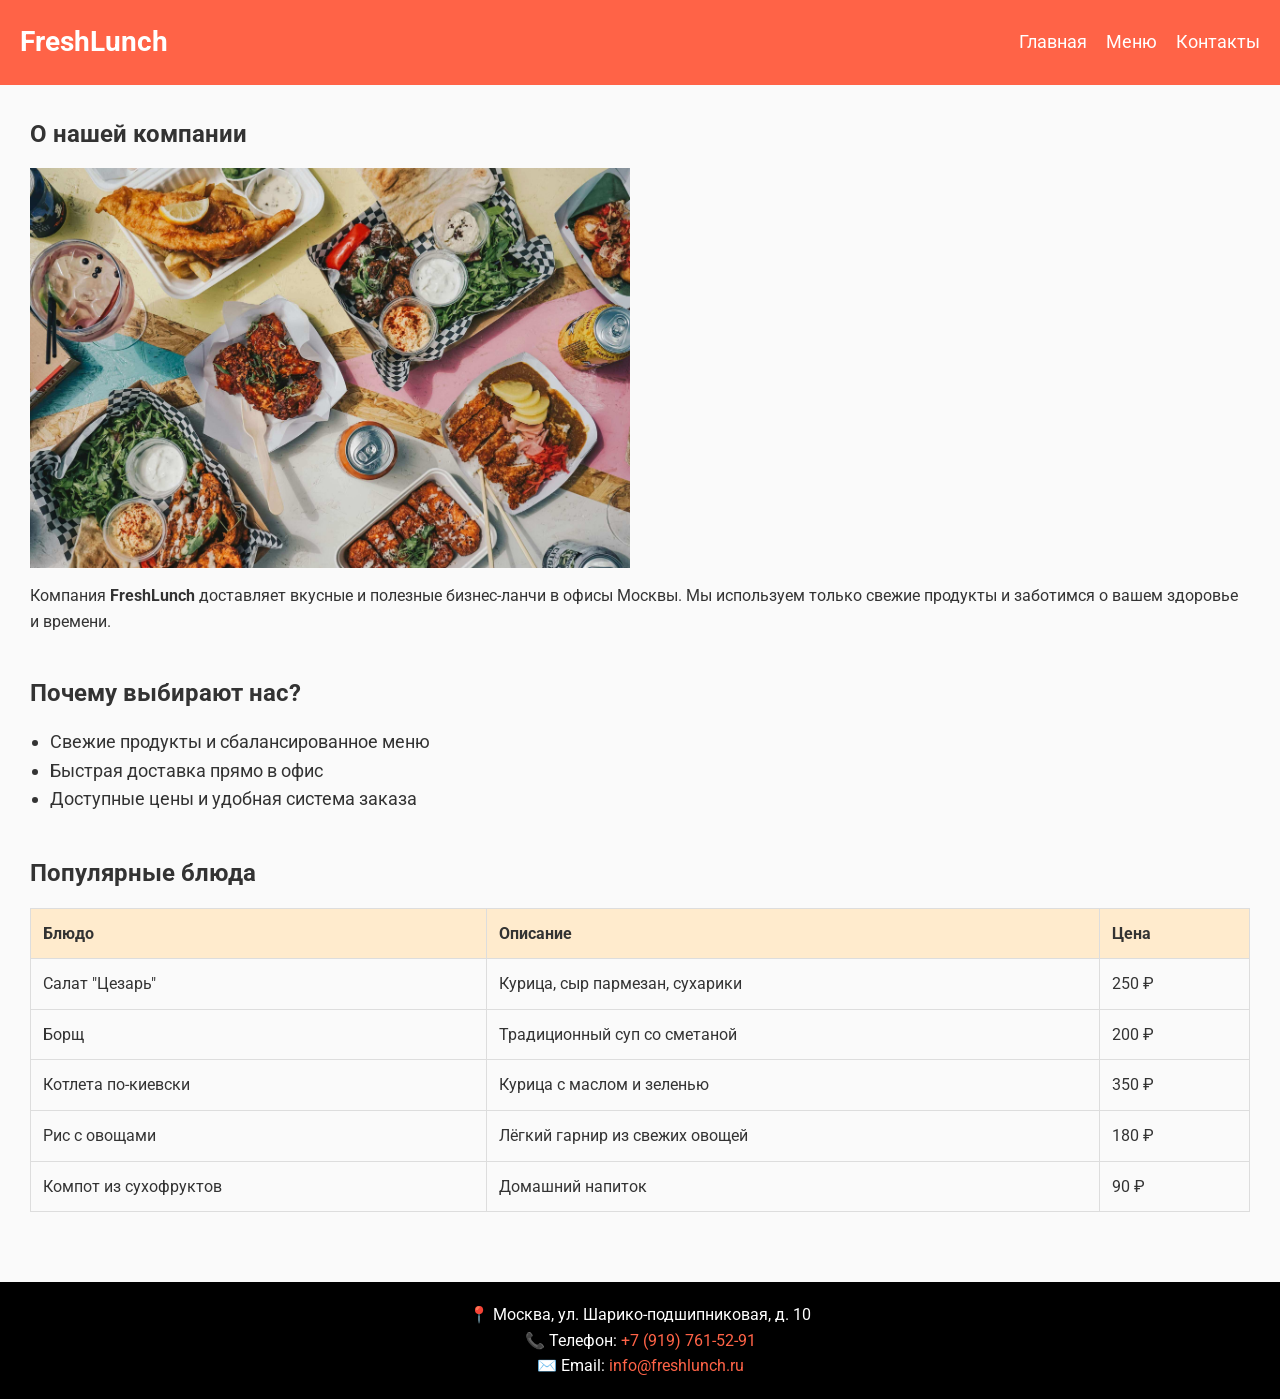
==== index.html @ 6e25c8fb "Initial commit" ====
<!DOCTYPE html>
<html lang="ru">
<head>
    <meta charset="UTF-8">
    <meta name="viewport" content="width=device-width, initial-scale=1.0">
    <title>Бизнес-ланчи в Москве</title>
    <link rel="stylesheet" href="style.css">
    <!-- Подключаем шрифт Google -->
    <link href="https://fonts.googleapis.com/css2?family=Roboto:wght@400;700&display=swap" rel="stylesheet">
</head>
<body>

    <header>
        <h1>FreshLunch</h1>
        <nav>
            <a href="#">Главная</a>
            <a href="#">Меню</a>
            <a href="#contacts">Контакты</a>
        </nav>
    </header>

    <main>
        <!-- О компании -->
        <section>
            <h2>О нашей компании</h2>
            <img src="images/lunch.jpg" alt="Бизнес-ланч">
            <p>Компания <strong>FreshLunch</strong> доставляет вкусные и полезные бизнес-ланчи в офисы Москвы. 
               Мы используем только свежие продукты и заботимся о вашем здоровье и времени.</p>
        </section>

        <!-- Преимущества -->
        <section>
            <h2>Почему выбирают нас?</h2>
            <ul>
                <li>Свежие продукты и сбалансированное меню</li>
                <li>Быстрая доставка прямо в офис</li>
                <li>Доступные цены и удобная система заказа</li>
            </ul>
        </section>

        <!-- Популярные блюда -->
        <section>
            <h2>Популярные блюда</h2>
            <table>
                <tr>
                    <th>Блюдо</th>
                    <th>Описание</th>
                    <th>Цена</th>
                </tr>
                <tr>
                    <td>Салат "Цезарь"</td>
                    <td>Курица, сыр пармезан, сухарики</td>
                    <td>250 ₽</td>
                </tr>
                <tr>
                    <td>Борщ</td>
                    <td>Традиционный суп со сметаной</td>
                    <td>200 ₽</td>
                </tr>
                <tr>
                    <td>Котлета по-киевски</td>
                    <td>Курица с маслом и зеленью</td>
                    <td>350 ₽</td>
                </tr>
                <tr>
                    <td>Рис с овощами</td>
                    <td>Лёгкий гарнир из свежих овощей</td>
                    <td>180 ₽</td>
                </tr>
                <tr>
                    <td>Компот из сухофруктов</td>
                    <td>Домашний напиток</td>
                    <td>90 ₽</td>
                </tr>
            </table>
        </section>
    </main>

    <footer id="contacts">
        <p>📍 Москва, ул. Шарико-подшипниковая, д. 10</p>
        <p>📞 Телефон: <a href="tel:+79197615291">+7 (919) 761-52-91</a></p>
        <p>✉️ Email: <a href="mailto:info@freshlunch.ru">info@freshlunch.ru</a></p>
    </footer>

</body>
</html>
---- style.css ----
/* Универсальные настройки */
* {
    margin: 0;
    padding: 0;
    box-sizing: border-box;
}

body {
    font-family: 'Roboto', sans-serif;
    line-height: 1.6;
    color: #333;
    background-color: #fafafa;
}

/* Шапка */
header {
    background-color: #ff6347;
    color: white;
    padding: 20px;
    display: flex;
    justify-content: space-between;
    align-items: center;
}

header h1 {
    font-size: 28px;
}

nav a {
    margin-left: 15px;
    text-decoration: none;
    color: white;
    font-size: 18px;
    transition: color 0.3s;
}

nav a:hover {
    color: #ffe082;
}

/* Основной контент */
main {
    padding: 30px;
}

section {
    margin-bottom: 40px;
}

section h2 {
    font-size: 24px;
    margin-bottom: 15px;
}

section img {
    width: 100%;
    max-width: 600px;
    height: auto;
    display: block;
    margin-bottom: 15px;
}

/* Преимущества */
ul {
    list-style-type: disc;
    margin-left: 20px;
    font-size: 18px;
}

/* Таблица */
table {
    width: 100%;
    border-collapse: collapse;
    margin-top: 15px;
}

th, td {
    border: 1px solid #ddd;
    padding: 12px;
    text-align: left;
}

th {
    background-color: #ffebcd;
    font-weight: bold;
}

/* Футер */
footer {
    background-color: black;
    color: white;
    text-align: center;
    padding: 20px;
}

footer a {
    color: #ff6347;
    text-decoration: none;
}

footer a:hover {
    color: #ffe082;
}
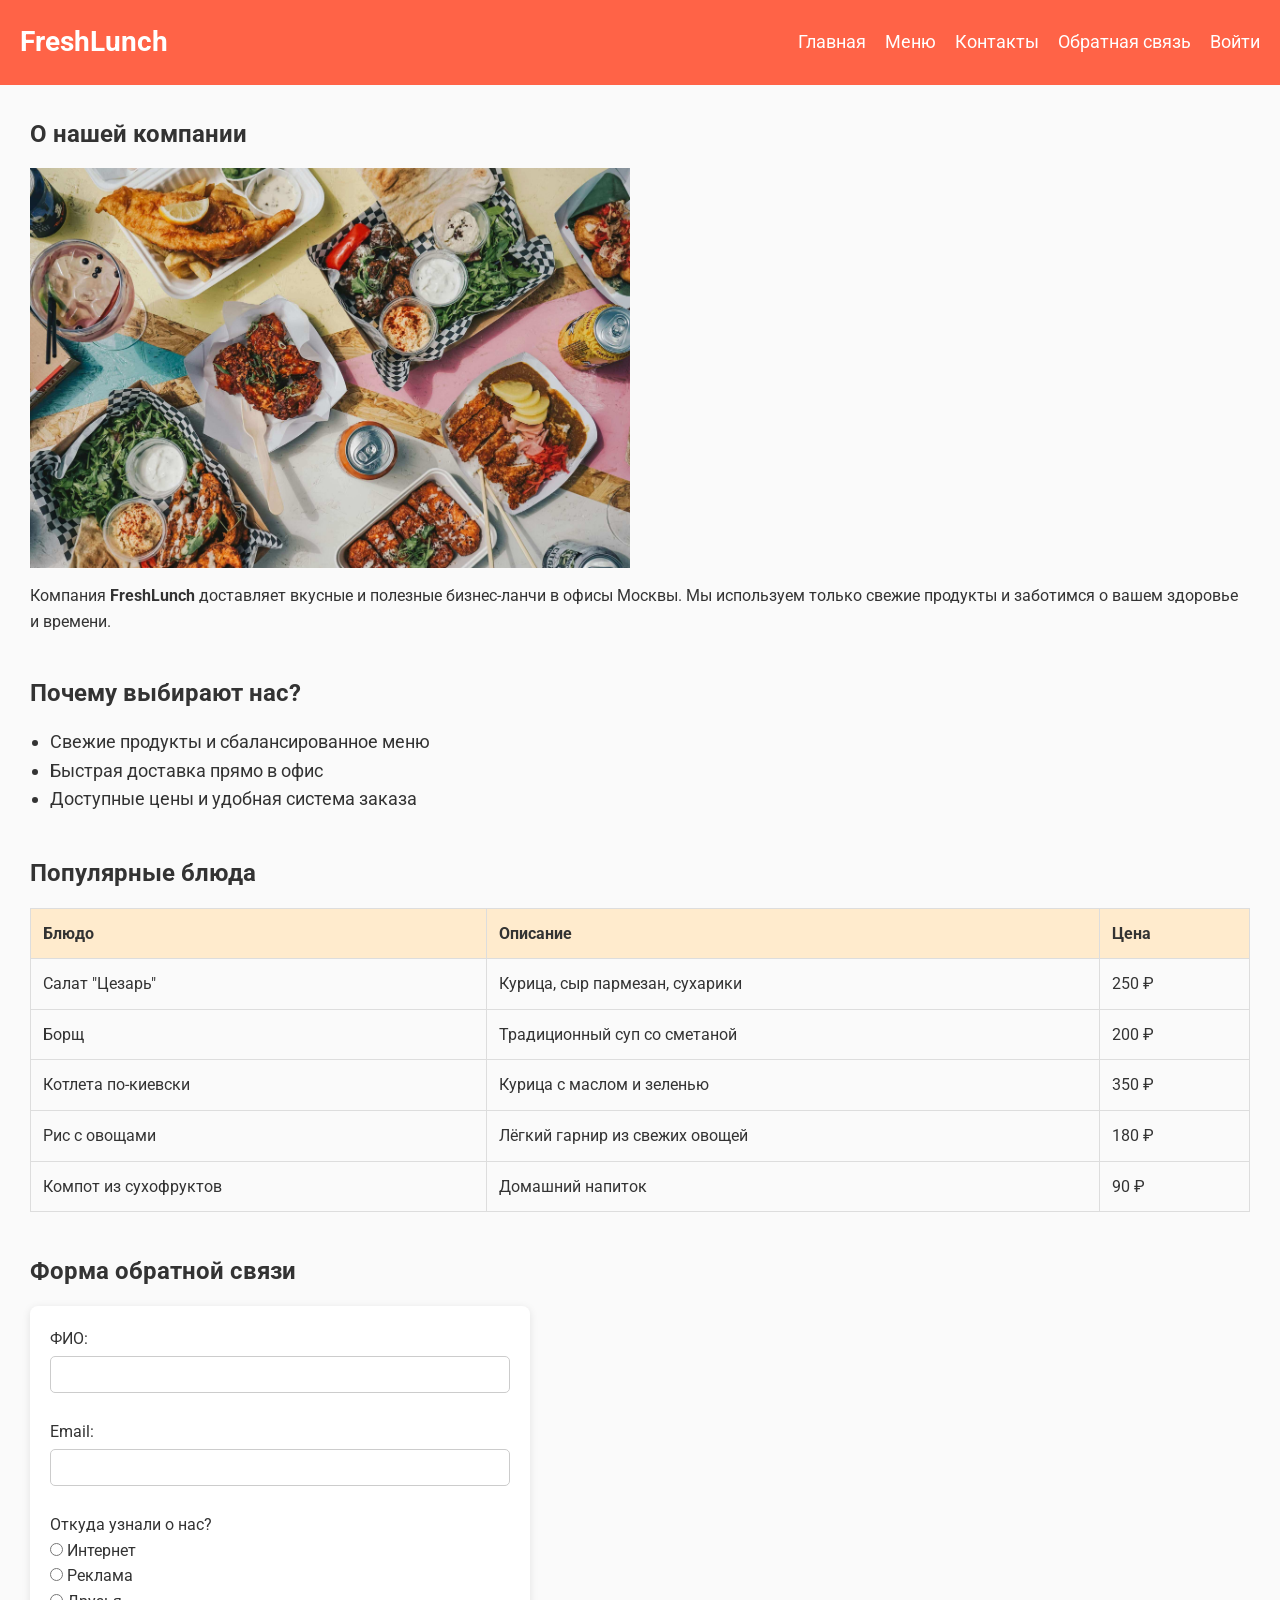
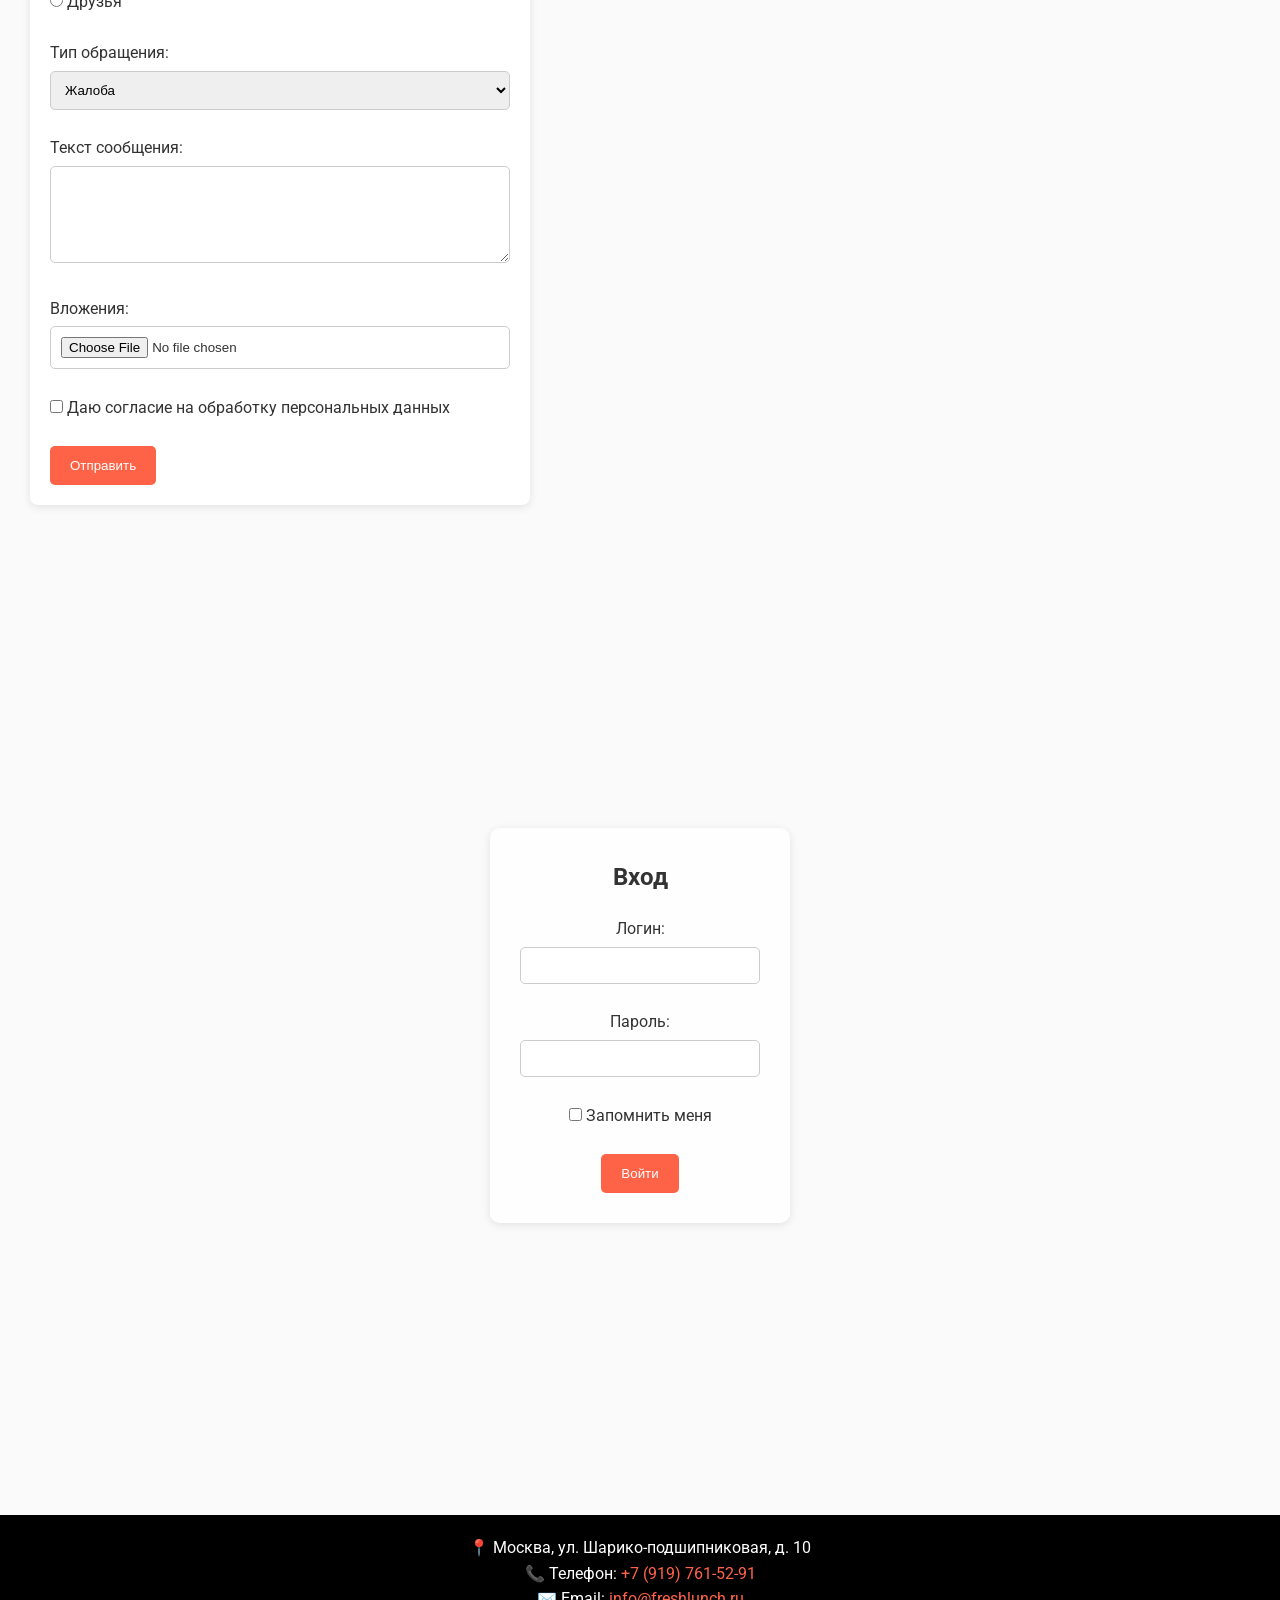
==== commit 1a012cc3: "lab_2 commit" ====
--- a/index.html
+++ b/index.html
@@ -5,7 +5,7 @@
     <meta name="viewport" content="width=device-width, initial-scale=1.0">
     <title>Бизнес-ланчи в Москве</title>
     <link rel="stylesheet" href="style.css">
-    <!-- Подключаем шрифт Google -->
+    <!-- подключение гугл шрифта -->
     <link href="https://fonts.googleapis.com/css2?family=Roboto:wght@400;700&display=swap" rel="stylesheet">
 </head>
 <body>
@@ -16,11 +16,13 @@
             <a href="#">Главная</a>
             <a href="#">Меню</a>
             <a href="#contacts">Контакты</a>
+            <a href="#feedback">Обратная связь</a>
+            <a href="#auth">Войти</a>
         </nav>
     </header>
 
     <main>
-        <!-- О компании -->
+        <!-- о компании -->
         <section>
             <h2>О нашей компании</h2>
             <img src="images/lunch.jpg" alt="Бизнес-ланч">
@@ -28,7 +30,7 @@
                Мы используем только свежие продукты и заботимся о вашем здоровье и времени.</p>
         </section>
 
-        <!-- Преимущества -->
+        <!-- преимущества -->
         <section>
             <h2>Почему выбирают нас?</h2>
             <ul>
@@ -38,7 +40,7 @@
             </ul>
         </section>
 
-        <!-- Популярные блюда -->
+        <!-- популярные блюда -->
         <section>
             <h2>Популярные блюда</h2>
             <table>
@@ -74,8 +76,69 @@
                 </tr>
             </table>
         </section>
+
+        <!-- форма обратной связи -->
+        <section id="feedback">
+            <h2>Форма обратной связи</h2>
+            <form action="https://httpbin.org/post" method="POST" enctype="multipart/form-data">
+                <label>ФИО:<br>
+                    <input type="text" name="fio" required>
+                </label><br><br>
+
+                <label>Email:<br>
+                    <input type="email" name="email" required>
+                </label><br><br>
+
+                <p>Откуда узнали о нас?</p>
+                <label><input type="radio" name="source" value="Интернет" required> Интернет</label><br>
+                <label><input type="radio" name="source" value="Реклама"> Реклама</label><br>
+                <label><input type="radio" name="source" value="Друзья"> Друзья</label><br><br>
+
+                <label>Тип обращения:<br>
+                    <select name="type">
+                        <option value="жалоба">Жалоба</option>
+                        <option value="предложение">Предложение</option>
+                    </select>
+                </label><br><br>
+
+                <label>Текст сообщения:<br>
+                    <textarea name="message" rows="5" required></textarea>
+                </label><br><br>
+
+                <label>Вложения:<br>
+                    <input type="file" name="file">
+                </label><br><br>
+
+                <label>
+                    <input type="checkbox" name="consent" required> Даю согласие на обработку персональных данных
+                </label><br><br>
+
+                <button type="submit">Отправить</button>
+            </form>
+        </section>
     </main>
 
+    <!-- форма аутентификации -->
+    <section id="auth" class="auth-section">
+        <form action="https://httpbin.org/post" method="POST" class="auth-form">
+            <h2>Вход</h2>
+            <label>Логин:<br>
+                <input type="text" name="login" required>
+            </label><br><br>
+
+            <label>Пароль:<br>
+                <input type="password" name="password" required>
+            </label><br><br>
+
+            <label>
+                <input type="checkbox" name="remember"> Запомнить меня
+            </label><br><br>
+
+            <button type="submit">Войти</button>
+        </form>
+    </section>
+
+    <!-- футер -->
     <footer id="contacts">
         <p>📍 Москва, ул. Шарико-подшипниковая, д. 10</p>
         <p>📞 Телефон: <a href="tel:+79197615291">+7 (919) 761-52-91</a></p>
--- a/style.css
+++ b/style.css
@@ -85,6 +85,62 @@
     font-weight: bold;
 }
 
+/* Форма обратной связи */
+form {
+    background: #fff;
+    padding: 20px;
+    border-radius: 8px;
+    box-shadow: 0 2px 8px rgba(0,0,0,0.1);
+    max-width: 500px;
+}
+
+form input[type="text"],
+form input[type="email"],
+form input[type="password"],
+form select,
+form textarea,
+form input[type="file"] {
+    width: 100%;
+    padding: 10px;
+    margin-top: 5px;
+    border-radius: 5px;
+    border: 1px solid #ccc;
+}
+
+form button {
+    background-color: #ff6347;
+    color: white;
+    border: none;
+    padding: 12px 20px;
+    border-radius: 5px;
+    cursor: pointer;
+}
+
+form button:hover {
+    background-color: #e5533c;
+}
+
+/* Форма аутентификации */
+.auth-section {
+    background: url("images/bg.jpg") no-repeat center center/cover;
+    height: 100vh;
+    display: flex;
+    justify-content: center;
+    align-items: center;
+}
+
+.auth-form {
+    background: rgba(255,255,255,0.9);
+    padding: 30px;
+    border-radius: 10px;
+    width: 300px;
+    text-align: center;
+}
+
+.auth-form h2 {
+    margin-bottom: 20px;
+}
+
 /* Футер */
 footer {
     background-color: black;
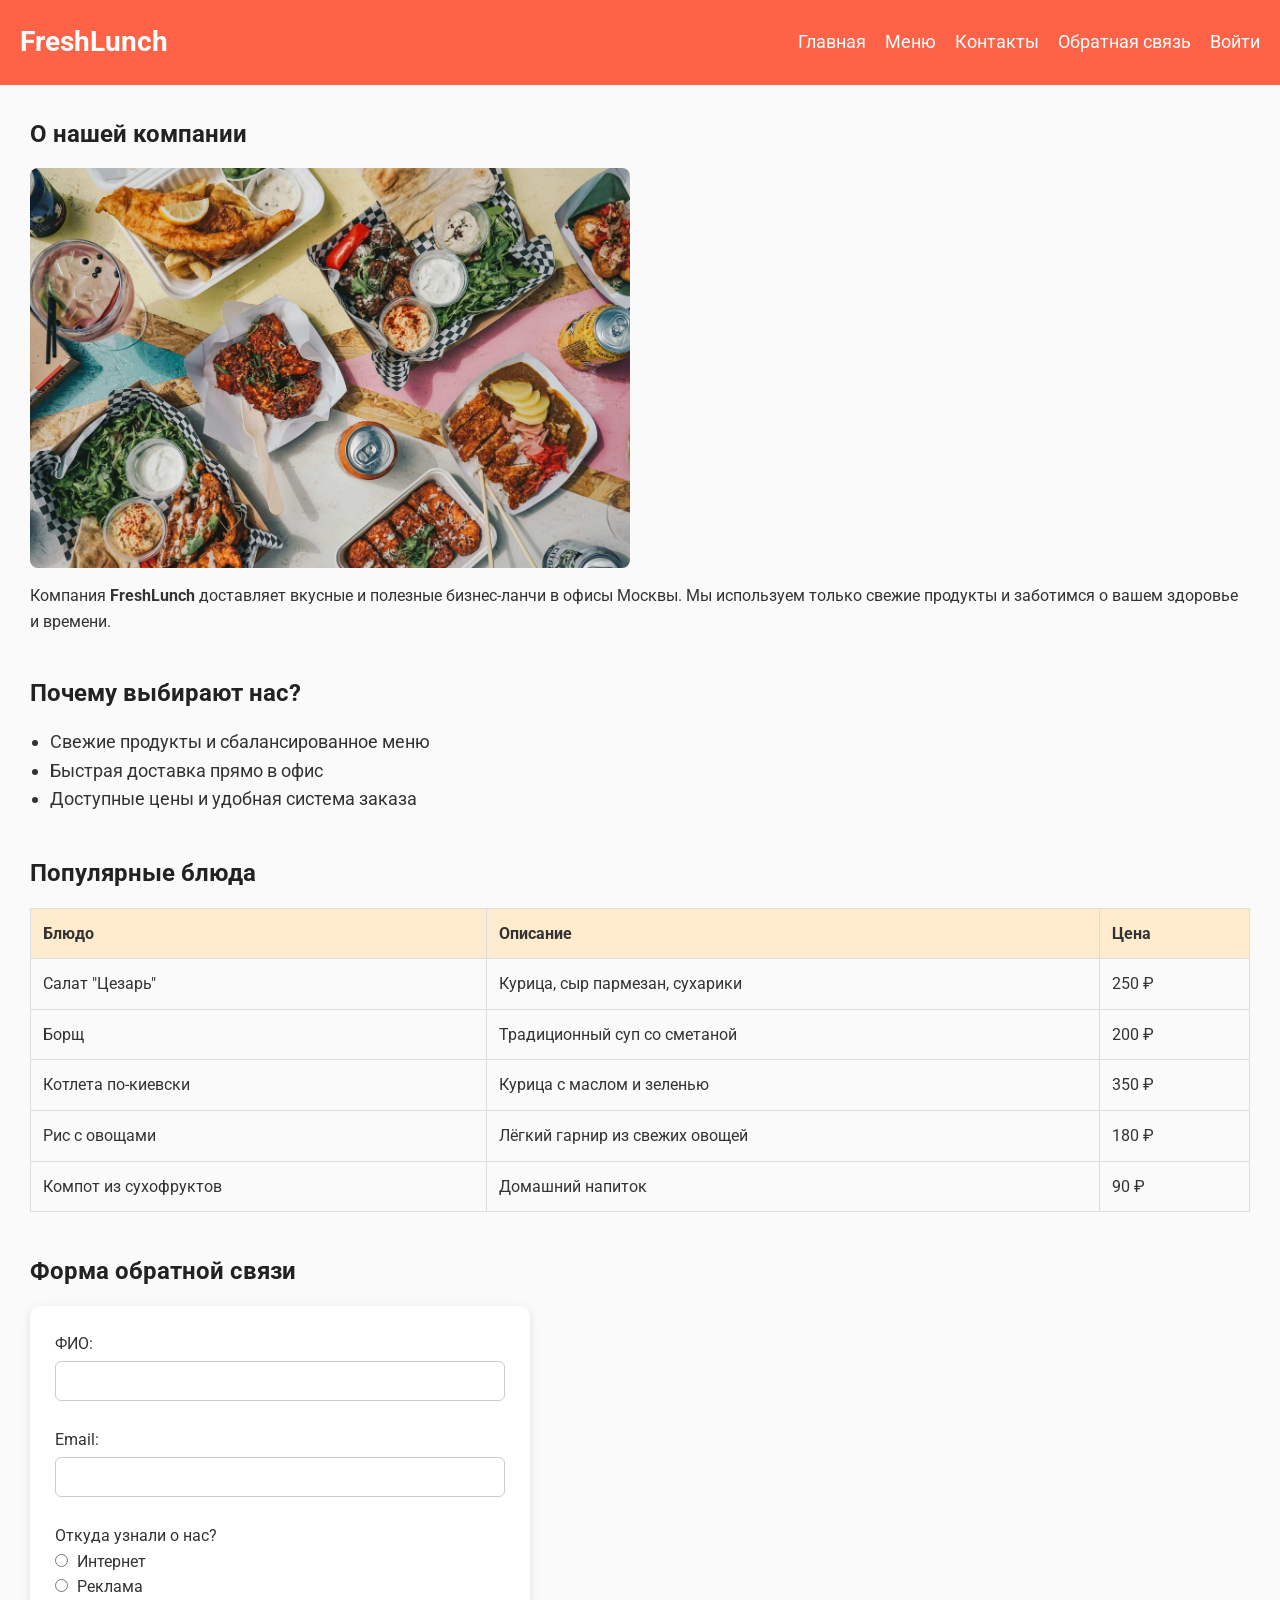
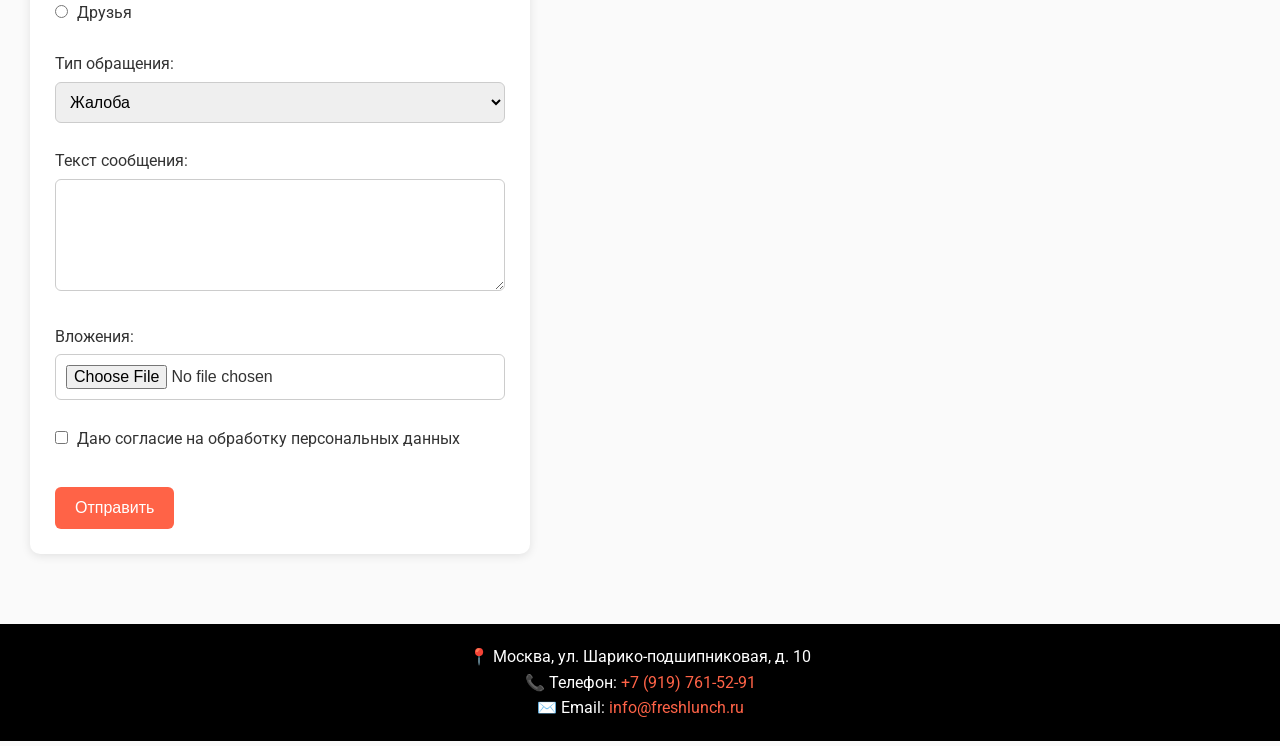
==== commit af706c2d: "Added auth with background" ====
--- a/index.html
+++ b/index.html
@@ -17,7 +17,7 @@
             <a href="#">Меню</a>
             <a href="#contacts">Контакты</a>
             <a href="#feedback">Обратная связь</a>
-            <a href="#auth">Войти</a>
+            <a href="auth.html">Войти</a>
         </nav>
     </header>
 
@@ -118,26 +118,6 @@
         </section>
     </main>
 
-    <!-- форма аутентификации -->
-    <section id="auth" class="auth-section">
-        <form action="https://httpbin.org/post" method="POST" class="auth-form">
-            <h2>Вход</h2>
-            <label>Логин:<br>
-                <input type="text" name="login" required>
-            </label><br><br>
-
-            <label>Пароль:<br>
-                <input type="password" name="password" required>
-            </label><br><br>
-
-            <label>
-                <input type="checkbox" name="remember"> Запомнить меня
-            </label><br><br>
-
-            <button type="submit">Войти</button>
-        </form>
-    </section>
-
     <!-- футер -->
     <footer id="contacts">
         <p>📍 Москва, ул. Шарико-подшипниковая, д. 10</p>
--- a/style.css
+++ b/style.css
@@ -1,4 +1,4 @@
-/* Универсальные настройки */
+/* ===== Универсальные настройки ===== */
 * {
     margin: 0;
     padding: 0;
@@ -12,9 +12,9 @@
     background-color: #fafafa;
 }
 
-/* Шапка */
+/* ===== Шапка ===== */
 header {
-    background-color: #ff6347;
+    background-color: #ff6347; /* яркий фирменный цвет */
     color: white;
     padding: 20px;
     display: flex;
@@ -24,6 +24,7 @@
 
 header h1 {
     font-size: 28px;
+    font-weight: 700;
 }
 
 nav a {
@@ -35,10 +36,10 @@
 }
 
 nav a:hover {
-    color: #ffe082;
+    color: #ffe082; /* мягкий оттенок при наведении */
 }
 
-/* Основной контент */
+/* ===== Основной контент ===== */
 main {
     padding: 30px;
 }
@@ -50,6 +51,7 @@
 section h2 {
     font-size: 24px;
     margin-bottom: 15px;
+    color: #222;
 }
 
 section img {
@@ -58,16 +60,17 @@
     height: auto;
     display: block;
     margin-bottom: 15px;
+    border-radius: 8px;
 }
 
-/* Преимущества */
+/* ===== Преимущества ===== */
 ul {
     list-style-type: disc;
     margin-left: 20px;
     font-size: 18px;
 }
 
-/* Таблица */
+/* ===== Таблица популярных блюд ===== */
 table {
     width: 100%;
     border-collapse: collapse;
@@ -85,63 +88,54 @@
     font-weight: bold;
 }
 
-/* Форма обратной связи */
-form {
+/* ===== Форма обратной связи ===== */
+#feedback form {
     background: #fff;
-    padding: 20px;
-    border-radius: 8px;
-    box-shadow: 0 2px 8px rgba(0,0,0,0.1);
+    padding: 25px;
+    border-radius: 10px;
+    box-shadow: 0 2px 10px rgba(0,0,0,0.1);
     max-width: 500px;
 }
 
-form input[type="text"],
-form input[type="email"],
-form input[type="password"],
-form select,
-form textarea,
-form input[type="file"] {
+#feedback input[type="text"],
+#feedback input[type="email"],
+#feedback select,
+#feedback textarea,
+#feedback input[type="file"] {
     width: 100%;
     padding: 10px;
     margin-top: 5px;
-    border-radius: 5px;
+    border-radius: 6px;
     border: 1px solid #ccc;
+    font-size: 16px;
 }
 
-form button {
+#feedback textarea {
+    resize: vertical;
+}
+
+#feedback input[type="radio"],
+#feedback input[type="checkbox"] {
+    margin-right: 5px;
+}
+
+#feedback button {
+    margin-top: 10px;
     background-color: #ff6347;
     color: white;
     border: none;
     padding: 12px 20px;
-    border-radius: 5px;
+    border-radius: 6px;
     cursor: pointer;
+    font-size: 16px;
+    transition: background-color 0.3s;
 }
 
-form button:hover {
+#feedback button:hover {
     background-color: #e5533c;
 }
 
-/* Форма аутентификации */
-.auth-section {
-    background: url("images/bg.jpg") no-repeat center center/cover;
-    height: 100vh;
-    display: flex;
-    justify-content: center;
-    align-items: center;
-}
-
-.auth-form {
-    background: rgba(255,255,255,0.9);
-    padding: 30px;
-    border-radius: 10px;
-    width: 300px;
-    text-align: center;
-}
-
-.auth-form h2 {
-    margin-bottom: 20px;
-}
-
-/* Футер */
+/* ===== Футер ===== */
 footer {
     background-color: black;
     color: white;
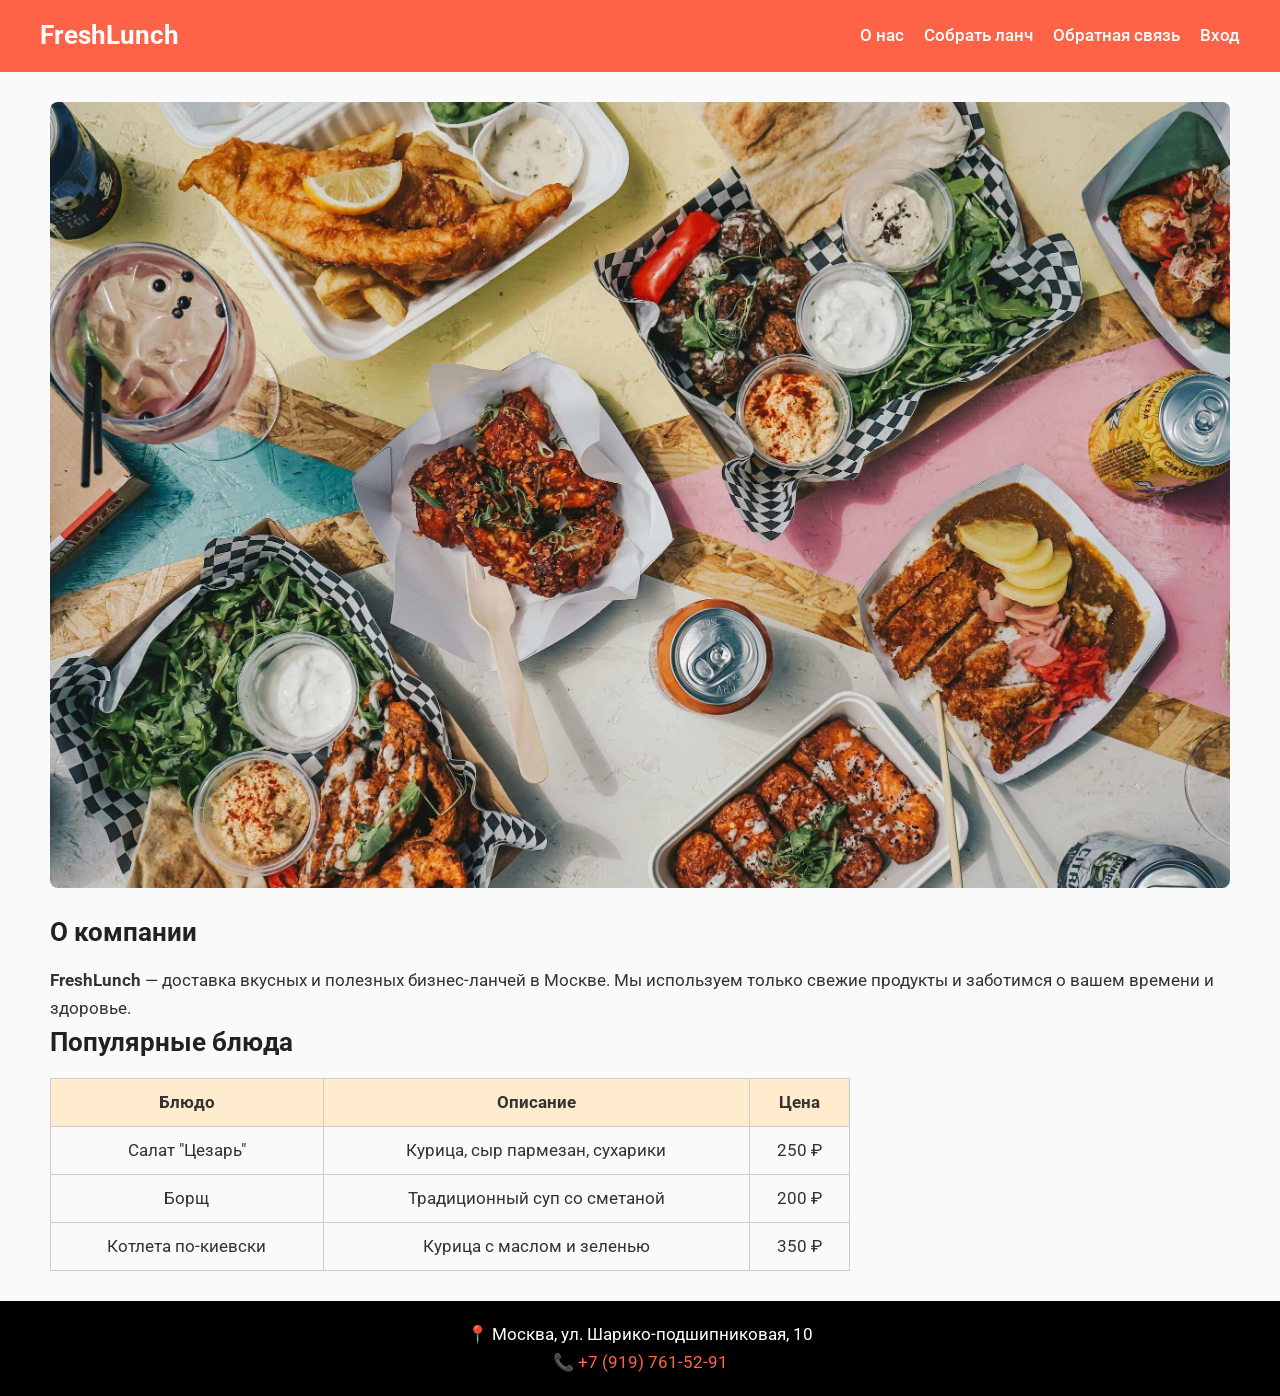
==== commit 93a86efb: "Initial commit" ====
--- a/index.html
+++ b/index.html
@@ -1,129 +1,50 @@
 <!DOCTYPE html>
 <html lang="ru">
 <head>
-    <meta charset="UTF-8">
-    <meta name="viewport" content="width=device-width, initial-scale=1.0">
-    <title>Бизнес-ланчи в Москве</title>
-    <link rel="stylesheet" href="style.css">
-    <!-- подключение гугл шрифта -->
-    <link href="https://fonts.googleapis.com/css2?family=Roboto:wght@400;700&display=swap" rel="stylesheet">
+  <meta charset="UTF-8">
+  <meta name="viewport" content="width=device-width, initial-scale=1.0">
+  <title>FreshLunch — О нас</title>
+  <link href="https://fonts.googleapis.com/css2?family=Roboto:wght@400;700&display=swap" rel="stylesheet">
+  <link rel="stylesheet" href="style.css">
+  <link rel="stylesheet" href="print.css" media="print">
 </head>
 <body>
 
-    <header>
-        <h1>FreshLunch</h1>
-        <nav>
-            <a href="#">Главная</a>
-            <a href="#">Меню</a>
-            <a href="#contacts">Контакты</a>
-            <a href="#feedback">Обратная связь</a>
-            <a href="auth.html">Войти</a>
-        </nav>
-    </header>
+<header>
+  <h1>FreshLunch</h1>
+  <nav>
+    <ul>
+      <li><a href="index.html" class="active">О нас</a></li>
+      <li><a href="order.html">Собрать ланч</a></li>
+      <li><a href="feedback.html">Обратная связь</a></li>
+      <li><a href="auth.html">Вход</a></li>
+    </ul>
+  </nav>
+</header>
 
-    <main>
-        <!-- о компании -->
-        <section>
-            <h2>О нашей компании</h2>
-            <img src="images/lunch.jpg" alt="Бизнес-ланч">
-            <p>Компания <strong>FreshLunch</strong> доставляет вкусные и полезные бизнес-ланчи в офисы Москвы. 
-               Мы используем только свежие продукты и заботимся о вашем здоровье и времени.</p>
-        </section>
+<main>
+  <section class="about">
+    <img src="images/lunch.jpg" alt="Бизнес-ланч">
+    <h2>О компании</h2>
+    <p><strong>FreshLunch</strong> — доставка вкусных и полезных бизнес-ланчей в Москве. 
+    Мы используем только свежие продукты и заботимся о вашем времени и здоровье.</p>
+  </section>
 
-        <!-- преимущества -->
-        <section>
-            <h2>Почему выбирают нас?</h2>
-            <ul>
-                <li>Свежие продукты и сбалансированное меню</li>
-                <li>Быстрая доставка прямо в офис</li>
-                <li>Доступные цены и удобная система заказа</li>
-            </ul>
-        </section>
+  <section>
+    <h2>Популярные блюда</h2>
+    <table>
+      <tr><th>Блюдо</th><th>Описание</th><th>Цена</th></tr>
+      <tr><td>Салат "Цезарь"</td><td>Курица, сыр пармезан, сухарики</td><td>250 ₽</td></tr>
+      <tr><td>Борщ</td><td>Традиционный суп со сметаной</td><td>200 ₽</td></tr>
+      <tr><td>Котлета по-киевски</td><td>Курица с маслом и зеленью</td><td>350 ₽</td></tr>
+    </table>
+  </section>
+</main>
 
-        <!-- популярные блюда -->
-        <section>
-            <h2>Популярные блюда</h2>
-            <table>
-                <tr>
-                    <th>Блюдо</th>
-                    <th>Описание</th>
-                    <th>Цена</th>
-                </tr>
-                <tr>
-                    <td>Салат "Цезарь"</td>
-                    <td>Курица, сыр пармезан, сухарики</td>
-                    <td>250 ₽</td>
-                </tr>
-                <tr>
-                    <td>Борщ</td>
-                    <td>Традиционный суп со сметаной</td>
-                    <td>200 ₽</td>
-                </tr>
-                <tr>
-                    <td>Котлета по-киевски</td>
-                    <td>Курица с маслом и зеленью</td>
-                    <td>350 ₽</td>
-                </tr>
-                <tr>
-                    <td>Рис с овощами</td>
-                    <td>Лёгкий гарнир из свежих овощей</td>
-                    <td>180 ₽</td>
-                </tr>
-                <tr>
-                    <td>Компот из сухофруктов</td>
-                    <td>Домашний напиток</td>
-                    <td>90 ₽</td>
-                </tr>
-            </table>
-        </section>
-
-        <!-- форма обратной связи -->
-        <section id="feedback">
-            <h2>Форма обратной связи</h2>
-            <form action="https://httpbin.org/post" method="POST" enctype="multipart/form-data">
-                <label>ФИО:<br>
-                    <input type="text" name="fio" required>
-                </label><br><br>
-
-                <label>Email:<br>
-                    <input type="email" name="email" required>
-                </label><br><br>
-
-                <p>Откуда узнали о нас?</p>
-                <label><input type="radio" name="source" value="Интернет" required> Интернет</label><br>
-                <label><input type="radio" name="source" value="Реклама"> Реклама</label><br>
-                <label><input type="radio" name="source" value="Друзья"> Друзья</label><br><br>
-
-                <label>Тип обращения:<br>
-                    <select name="type">
-                        <option value="жалоба">Жалоба</option>
-                        <option value="предложение">Предложение</option>
-                    </select>
-                </label><br><br>
-
-                <label>Текст сообщения:<br>
-                    <textarea name="message" rows="5" required></textarea>
-                </label><br><br>
-
-                <label>Вложения:<br>
-                    <input type="file" name="file">
-                </label><br><br>
-
-                <label>
-                    <input type="checkbox" name="consent" required> Даю согласие на обработку персональных данных
-                </label><br><br>
-
-                <button type="submit">Отправить</button>
-            </form>
-        </section>
-    </main>
-
-    <!-- футер -->
-    <footer id="contacts">
-        <p>📍 Москва, ул. Шарико-подшипниковая, д. 10</p>
-        <p>📞 Телефон: <a href="tel:+79197615291">+7 (919) 761-52-91</a></p>
-        <p>✉️ Email: <a href="mailto:info@freshlunch.ru">info@freshlunch.ru</a></p>
-    </footer>
+<footer>
+  <p>📍 Москва, ул. Шарико-подшипниковая, 10</p>
+  <p>📞 <a href="tel:+79197615291">+7 (919) 761-52-91</a></p>
+</footer>
 
 </body>
 </html>
--- a/style.css
+++ b/style.css
@@ -1,143 +1,190 @@
-/* ===== Универсальные настройки ===== */
+/* ===== Сброс ===== */
 * {
     margin: 0;
     padding: 0;
     box-sizing: border-box;
 }
 
+/* ===== Базовые настройки ===== */
 body {
-    font-family: 'Roboto', sans-serif;
+    font-family: "Roboto", sans-serif;
+    font-size: 17px;
     line-height: 1.6;
     color: #333;
     background-color: #fafafa;
 }
 
-/* ===== Шапка ===== */
+/* ===== Шапка и меню ===== */
 header {
-    background-color: #ff6347; /* яркий фирменный цвет */
-    color: white;
-    padding: 20px;
+    background: #ff6347;
+    color: white;
+    padding: 15px 40px;
     display: flex;
     justify-content: space-between;
     align-items: center;
 }
 
 header h1 {
-    font-size: 28px;
+    font-size: 26px;
     font-weight: 700;
 }
 
+nav ul {
+    display: flex;
+    list-style: none;
+}
+
+nav li {
+    margin-left: 20px;
+}
+
 nav a {
-    margin-left: 15px;
+    color: white;
     text-decoration: none;
-    color: white;
-    font-size: 18px;
+    font-weight: 500;
     transition: color 0.3s;
 }
 
 nav a:hover {
-    color: #ffe082; /* мягкий оттенок при наведении */
+    color: #ffe082;
 }
 
 /* ===== Основной контент ===== */
 main {
-    padding: 30px;
-}
-
-section {
-    margin-bottom: 40px;
-}
-
-section h2 {
-    font-size: 24px;
+    padding: 30px 50px;
+}
+
+h2 {
     margin-bottom: 15px;
     color: #222;
 }
 
-section img {
+img {
+    max-width: 100%;
+    border-radius: 8px;
+    margin-bottom: 15px;
+}
+
+/* ===== Таблицы ===== */
+table {
+    border-collapse: collapse;
     width: 100%;
-    max-width: 600px;
-    height: auto;
-    display: block;
-    margin-bottom: 15px;
-    border-radius: 8px;
-}
-
-/* ===== Преимущества ===== */
-ul {
-    list-style-type: disc;
-    margin-left: 20px;
-    font-size: 18px;
-}
-
-/* ===== Таблица популярных блюд ===== */
-table {
-    width: 100%;
-    border-collapse: collapse;
+    max-width: 800px;
     margin-top: 15px;
 }
 
 th, td {
-    border: 1px solid #ddd;
-    padding: 12px;
-    text-align: left;
+    border: 1px solid #ccc;
+    padding: 10px;
+    text-align: center;
 }
 
 th {
-    background-color: #ffebcd;
-    font-weight: bold;
-}
-
-/* ===== Форма обратной связи ===== */
-#feedback form {
-    background: #fff;
-    padding: 25px;
+    background: #ffebcd;
+}
+
+/* ===== Формы ===== */
+form {
+    background: white;
+    padding: 20px;
     border-radius: 10px;
     box-shadow: 0 2px 10px rgba(0,0,0,0.1);
     max-width: 500px;
 }
 
-#feedback input[type="text"],
-#feedback input[type="email"],
-#feedback select,
-#feedback textarea,
-#feedback input[type="file"] {
+label {
+    display: block;
+    margin-top: 10px;
+}
+
+input, select, textarea {
     width: 100%;
-    padding: 10px;
-    margin-top: 5px;
+    padding: 8px;
+    border: 1px solid #ccc;
     border-radius: 6px;
-    border: 1px solid #ccc;
+    margin-top: 4px;
     font-size: 16px;
 }
 
-#feedback textarea {
+textarea {
     resize: vertical;
 }
 
-#feedback input[type="radio"],
-#feedback input[type="checkbox"] {
-    margin-right: 5px;
-}
-
-#feedback button {
+button {
+    background: #ff6347;
+    color: white;
+    border: none;
+    border-radius: 6px;
+    padding: 10px 20px;
+    font-size: 16px;
+    cursor: pointer;
     margin-top: 10px;
-    background-color: #ff6347;
-    color: white;
-    border: none;
-    padding: 12px 20px;
+}
+
+button:hover {
+    background: #e5533c;
+}
+
+/* ===== Карточки блюд (страница заказа) ===== */
+.cards {
+    display: flex;
+    gap: 20px;
+    flex-wrap: wrap;
+    margin-bottom: 30px;
+}
+
+.card {
+    background: #fff;
+    border-radius: 12px;
+    box-shadow: 0 4px 10px rgba(0,0,0,0.1);
+    padding: 15px;
+    text-align: center;
+    width: 220px;
+}
+
+.card img {
+    width: 100%;
+    border-radius: 8px;
+}
+
+.add-btn {
+    display: block;
+    background: #ff6347;
+    color: white;
+    padding: 8px;
     border-radius: 6px;
+    text-align: center;
+    margin-top: 10px;
     cursor: pointer;
-    font-size: 16px;
-    transition: background-color 0.3s;
-}
-
-#feedback button:hover {
-    background-color: #e5533c;
+    transition: background 0.3s ease;
+}
+
+.add-btn:hover {
+    background: #e5533c;
+}
+
+/* ===== Страница входа ===== */
+.auth-section {
+    background: url("images/lunch.jpg") no-repeat center center/cover;
+    min-height: 100vh;
+    display: flex;
+    flex-direction: column;
+    justify-content: center;
+    align-items: center;
+    color: white;
+    text-align: center;
+}
+
+.auth-section form {
+    background: rgba(0,0,0,0.6);
+    padding: 30px;
+    border-radius: 12px;
+    width: 300px;
 }
 
 /* ===== Футер ===== */
 footer {
-    background-color: black;
+    background: black;
     color: white;
     text-align: center;
     padding: 20px;
@@ -151,3 +198,51 @@
 footer a:hover {
     color: #ffe082;
 }
+
+/* === Исправленные стили для радиокнопок === */
+.radio-group {
+  display: flex;
+  flex-direction: column;
+  gap: 8px;
+  align-items: flex-start;
+  text-align: left;
+}
+
+.radio-group label {
+  display: inline-flex;
+  align-items: center;
+  gap: 8px;
+  cursor: pointer;
+  font-size: 16px;
+  line-height: 1.3;
+  color: #222;
+}
+
+.radio-group input[type="radio"] {
+  margin: 0;
+  appearance: none;
+  width: 16px;
+  height: 16px;
+  border: 2px solid #999;
+  border-radius: 50%;
+  position: relative;
+  cursor: pointer;
+  flex-shrink: 0;
+}
+
+.radio-group input[type="radio"]::before {
+  content: "";
+  position: absolute;
+  width: 8px;
+  height: 8px;
+  top: 3px;
+  left: 3px;
+  background-color: tomato;
+  border-radius: 50%;
+  transform: scale(0);
+  transition: transform 0.15s ease;
+}
+
+.radio-group input[type="radio"]:checked::before {
+  transform: scale(1);
+}
--- a/print.css
+++ b/print.css
@@ -0,0 +1,22 @@
+/* print.css — стили для печати */
+header, nav, button {
+  display: none !important;
+}
+
+body {
+  font-size: 14px;
+  color: black;
+  background: white;
+}
+
+img {
+  max-width: 100%;
+  border-radius: 0;
+}
+
+footer {
+  border-top: 1px solid #000;
+  margin-top: 20px;
+  padding-top: 10px;
+  color: black;
+}
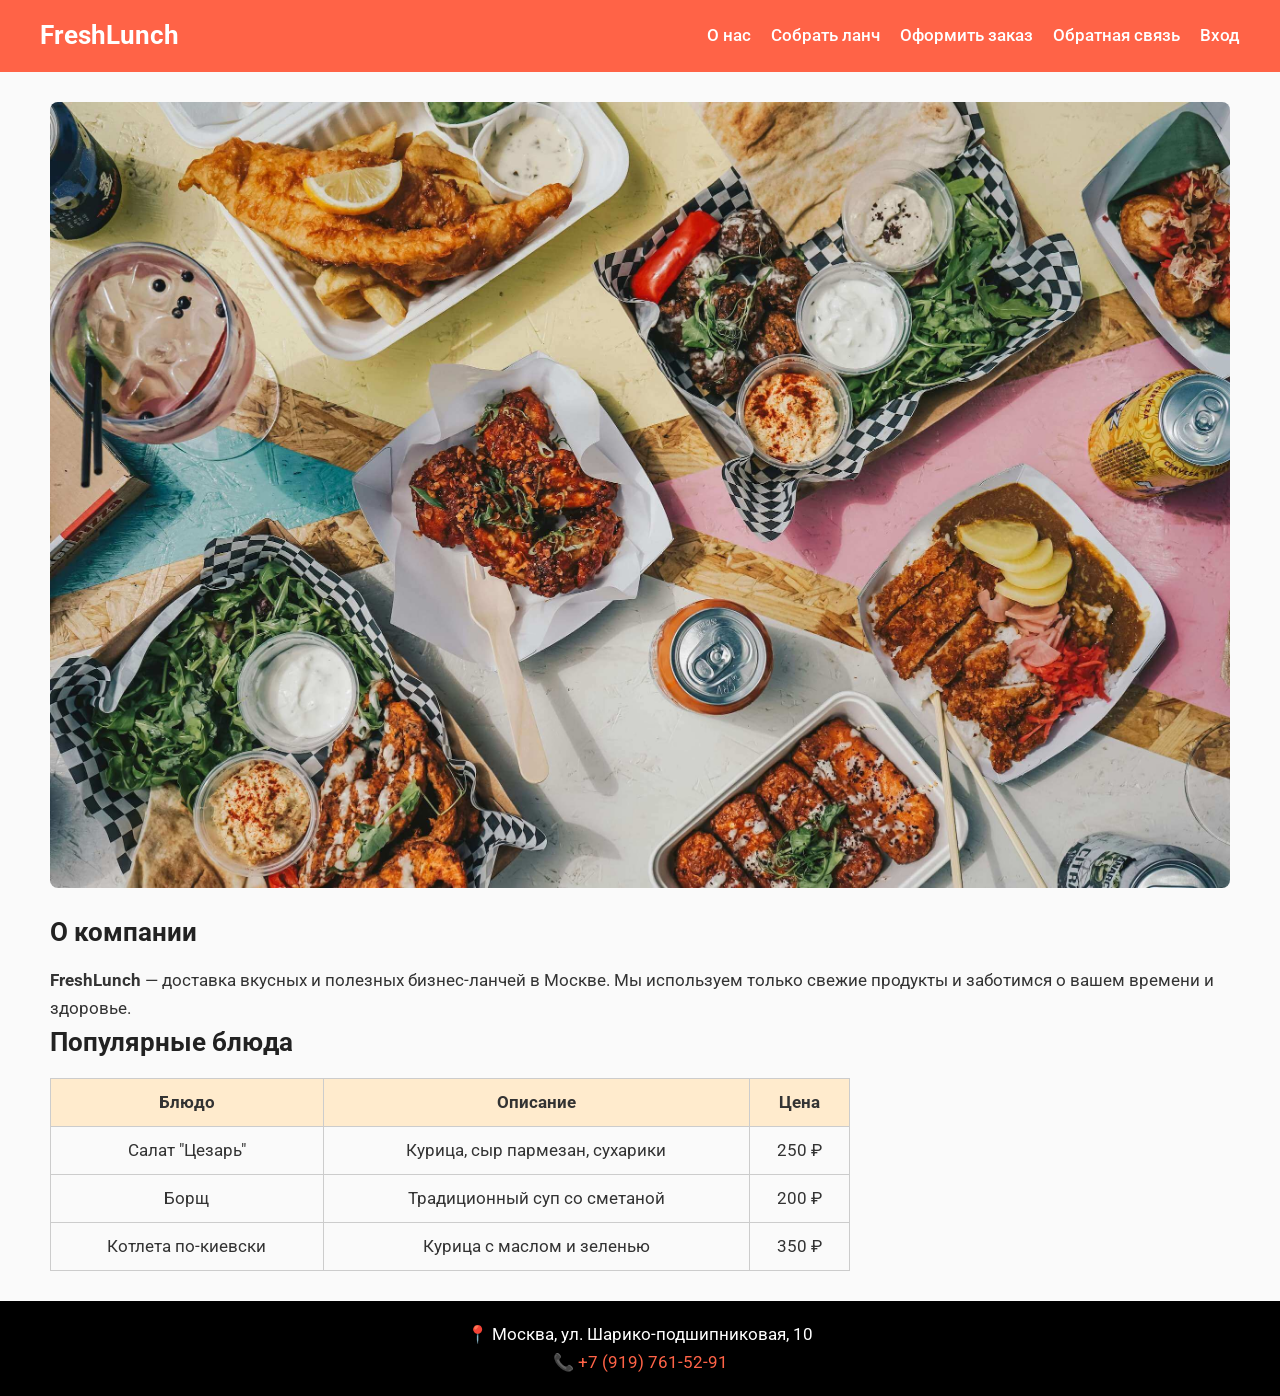
==== commit 843eb609: "First lab_8 commit" ====
--- a/index.html
+++ b/index.html
@@ -1,50 +1,51 @@
-<!DOCTYPE html>
-<html lang="ru">
-<head>
-  <meta charset="UTF-8">
-  <meta name="viewport" content="width=device-width, initial-scale=1.0">
-  <title>FreshLunch — О нас</title>
-  <link href="https://fonts.googleapis.com/css2?family=Roboto:wght@400;700&display=swap" rel="stylesheet">
-  <link rel="stylesheet" href="style.css">
-  <link rel="stylesheet" href="print.css" media="print">
-</head>
-<body>
-
-<header>
-  <h1>FreshLunch</h1>
-  <nav>
-    <ul>
-      <li><a href="index.html" class="active">О нас</a></li>
-      <li><a href="order.html">Собрать ланч</a></li>
-      <li><a href="feedback.html">Обратная связь</a></li>
-      <li><a href="auth.html">Вход</a></li>
-    </ul>
-  </nav>
-</header>
-
-<main>
-  <section class="about">
-    <img src="images/lunch.jpg" alt="Бизнес-ланч">
-    <h2>О компании</h2>
-    <p><strong>FreshLunch</strong> — доставка вкусных и полезных бизнес-ланчей в Москве. 
-    Мы используем только свежие продукты и заботимся о вашем времени и здоровье.</p>
-  </section>
-
-  <section>
-    <h2>Популярные блюда</h2>
-    <table>
-      <tr><th>Блюдо</th><th>Описание</th><th>Цена</th></tr>
-      <tr><td>Салат "Цезарь"</td><td>Курица, сыр пармезан, сухарики</td><td>250 ₽</td></tr>
-      <tr><td>Борщ</td><td>Традиционный суп со сметаной</td><td>200 ₽</td></tr>
-      <tr><td>Котлета по-киевски</td><td>Курица с маслом и зеленью</td><td>350 ₽</td></tr>
-    </table>
-  </section>
-</main>
-
-<footer>
-  <p>📍 Москва, ул. Шарико-подшипниковая, 10</p>
-  <p>📞 <a href="tel:+79197615291">+7 (919) 761-52-91</a></p>
-</footer>
-
-</body>
-</html>
+<!DOCTYPE html>
+<html lang="ru">
+<head>
+  <meta charset="UTF-8">
+  <meta name="viewport" content="width=device-width, initial-scale=1.0">
+  <title>FreshLunch — О нас</title>
+  <link href="https://fonts.googleapis.com/css2?family=Roboto:wght@400;700&display=swap" rel="stylesheet">
+  <link rel="stylesheet" href="style.css">
+  <link rel="stylesheet" href="print.css" media="print">
+</head>
+<body>
+
+<header>
+  <h1>FreshLunch</h1>
+  <nav>
+    <ul>
+      <li><a href="index.html" class="active">О нас</a></li>
+      <li><a href="order.html">Собрать ланч</a></li>
+      <li><a href="checkout.html">Оформить заказ</a></li>
+      <li><a href="feedback.html">Обратная связь</a></li>
+      <li><a href="auth.html">Вход</a></li>
+    </ul>
+  </nav>
+</header>
+
+<main>
+  <section class="about">
+    <img src="images/lunch.jpg" alt="Бизнес-ланч">
+    <h2>О компании</h2>
+    <p><strong>FreshLunch</strong> — доставка вкусных и полезных бизнес-ланчей в Москве. 
+    Мы используем только свежие продукты и заботимся о вашем времени и здоровье.</p>
+  </section>
+
+  <section>
+    <h2>Популярные блюда</h2>
+    <table>
+      <tr><th>Блюдо</th><th>Описание</th><th>Цена</th></tr>
+      <tr><td>Салат "Цезарь"</td><td>Курица, сыр пармезан, сухарики</td><td>250 ₽</td></tr>
+      <tr><td>Борщ</td><td>Традиционный суп со сметаной</td><td>200 ₽</td></tr>
+      <tr><td>Котлета по-киевски</td><td>Курица с маслом и зеленью</td><td>350 ₽</td></tr>
+    </table>
+  </section>
+</main>
+
+<footer>
+  <p>📍 Москва, ул. Шарико-подшипниковая, 10</p>
+  <p>📞 <a href="tel:+79197615291">+7 (919) 761-52-91</a></p>
+</footer>
+
+</body>
+</html>
--- a/style.css
+++ b/style.css
@@ -1,248 +1,248 @@
-/* ===== Сброс ===== */
-* {
-    margin: 0;
-    padding: 0;
-    box-sizing: border-box;
-}
-
-/* ===== Базовые настройки ===== */
-body {
-    font-family: "Roboto", sans-serif;
-    font-size: 17px;
-    line-height: 1.6;
-    color: #333;
-    background-color: #fafafa;
-}
-
-/* ===== Шапка и меню ===== */
-header {
-    background: #ff6347;
-    color: white;
-    padding: 15px 40px;
-    display: flex;
-    justify-content: space-between;
-    align-items: center;
-}
-
-header h1 {
-    font-size: 26px;
-    font-weight: 700;
-}
-
-nav ul {
-    display: flex;
-    list-style: none;
-}
-
-nav li {
-    margin-left: 20px;
-}
-
-nav a {
-    color: white;
-    text-decoration: none;
-    font-weight: 500;
-    transition: color 0.3s;
-}
-
-nav a:hover {
-    color: #ffe082;
-}
-
-/* ===== Основной контент ===== */
-main {
-    padding: 30px 50px;
-}
-
-h2 {
-    margin-bottom: 15px;
-    color: #222;
-}
-
-img {
-    max-width: 100%;
-    border-radius: 8px;
-    margin-bottom: 15px;
-}
-
-/* ===== Таблицы ===== */
-table {
-    border-collapse: collapse;
-    width: 100%;
-    max-width: 800px;
-    margin-top: 15px;
-}
-
-th, td {
-    border: 1px solid #ccc;
-    padding: 10px;
-    text-align: center;
-}
-
-th {
-    background: #ffebcd;
-}
-
-/* ===== Формы ===== */
-form {
-    background: white;
-    padding: 20px;
-    border-radius: 10px;
-    box-shadow: 0 2px 10px rgba(0,0,0,0.1);
-    max-width: 500px;
-}
-
-label {
-    display: block;
-    margin-top: 10px;
-}
-
-input, select, textarea {
-    width: 100%;
-    padding: 8px;
-    border: 1px solid #ccc;
-    border-radius: 6px;
-    margin-top: 4px;
-    font-size: 16px;
-}
-
-textarea {
-    resize: vertical;
-}
-
-button {
-    background: #ff6347;
-    color: white;
-    border: none;
-    border-radius: 6px;
-    padding: 10px 20px;
-    font-size: 16px;
-    cursor: pointer;
-    margin-top: 10px;
-}
-
-button:hover {
-    background: #e5533c;
-}
-
-/* ===== Карточки блюд (страница заказа) ===== */
-.cards {
-    display: flex;
-    gap: 20px;
-    flex-wrap: wrap;
-    margin-bottom: 30px;
-}
-
-.card {
-    background: #fff;
-    border-radius: 12px;
-    box-shadow: 0 4px 10px rgba(0,0,0,0.1);
-    padding: 15px;
-    text-align: center;
-    width: 220px;
-}
-
-.card img {
-    width: 100%;
-    border-radius: 8px;
-}
-
-.add-btn {
-    display: block;
-    background: #ff6347;
-    color: white;
-    padding: 8px;
-    border-radius: 6px;
-    text-align: center;
-    margin-top: 10px;
-    cursor: pointer;
-    transition: background 0.3s ease;
-}
-
-.add-btn:hover {
-    background: #e5533c;
-}
-
-/* ===== Страница входа ===== */
-.auth-section {
-    background: url("images/lunch.jpg") no-repeat center center/cover;
-    min-height: 100vh;
-    display: flex;
-    flex-direction: column;
-    justify-content: center;
-    align-items: center;
-    color: white;
-    text-align: center;
-}
-
-.auth-section form {
-    background: rgba(0,0,0,0.6);
-    padding: 30px;
-    border-radius: 12px;
-    width: 300px;
-}
-
-/* ===== Футер ===== */
-footer {
-    background: black;
-    color: white;
-    text-align: center;
-    padding: 20px;
-}
-
-footer a {
-    color: #ff6347;
-    text-decoration: none;
-}
-
-footer a:hover {
-    color: #ffe082;
-}
-
-/* === Исправленные стили для радиокнопок === */
-.radio-group {
-  display: flex;
-  flex-direction: column;
-  gap: 8px;
-  align-items: flex-start;
-  text-align: left;
-}
-
-.radio-group label {
-  display: inline-flex;
-  align-items: center;
-  gap: 8px;
-  cursor: pointer;
-  font-size: 16px;
-  line-height: 1.3;
-  color: #222;
-}
-
-.radio-group input[type="radio"] {
-  margin: 0;
-  appearance: none;
-  width: 16px;
-  height: 16px;
-  border: 2px solid #999;
-  border-radius: 50%;
-  position: relative;
-  cursor: pointer;
-  flex-shrink: 0;
-}
-
-.radio-group input[type="radio"]::before {
-  content: "";
-  position: absolute;
-  width: 8px;
-  height: 8px;
-  top: 3px;
-  left: 3px;
-  background-color: tomato;
-  border-radius: 50%;
-  transform: scale(0);
-  transition: transform 0.15s ease;
-}
-
-.radio-group input[type="radio"]:checked::before {
-  transform: scale(1);
-}
+/* ===== Сброс ===== */
+* {
+    margin: 0;
+    padding: 0;
+    box-sizing: border-box;
+}
+
+/* ===== Базовые настройки ===== */
+body {
+    font-family: "Roboto", sans-serif;
+    font-size: 17px;
+    line-height: 1.6;
+    color: #333;
+    background-color: #fafafa;
+}
+
+/* ===== Шапка и меню ===== */
+header {
+    background: #ff6347;
+    color: white;
+    padding: 15px 40px;
+    display: flex;
+    justify-content: space-between;
+    align-items: center;
+}
+
+header h1 {
+    font-size: 26px;
+    font-weight: 700;
+}
+
+nav ul {
+    display: flex;
+    list-style: none;
+}
+
+nav li {
+    margin-left: 20px;
+}
+
+nav a {
+    color: white;
+    text-decoration: none;
+    font-weight: 500;
+    transition: color 0.3s;
+}
+
+nav a:hover {
+    color: #ffe082;
+}
+
+/* ===== Основной контент ===== */
+main {
+    padding: 30px 50px;
+}
+
+h2 {
+    margin-bottom: 15px;
+    color: #222;
+}
+
+img {
+    max-width: 100%;
+    border-radius: 8px;
+    margin-bottom: 15px;
+}
+
+/* ===== Таблицы ===== */
+table {
+    border-collapse: collapse;
+    width: 100%;
+    max-width: 800px;
+    margin-top: 15px;
+}
+
+th, td {
+    border: 1px solid #ccc;
+    padding: 10px;
+    text-align: center;
+}
+
+th {
+    background: #ffebcd;
+}
+
+/* ===== Формы ===== */
+form {
+    background: white;
+    padding: 20px;
+    border-radius: 10px;
+    box-shadow: 0 2px 10px rgba(0,0,0,0.1);
+    max-width: 500px;
+}
+
+label {
+    display: block;
+    margin-top: 10px;
+}
+
+input, select, textarea {
+    width: 100%;
+    padding: 8px;
+    border: 1px solid #ccc;
+    border-radius: 6px;
+    margin-top: 4px;
+    font-size: 16px;
+}
+
+textarea {
+    resize: vertical;
+}
+
+button {
+    background: #ff6347;
+    color: white;
+    border: none;
+    border-radius: 6px;
+    padding: 10px 20px;
+    font-size: 16px;
+    cursor: pointer;
+    margin-top: 10px;
+}
+
+button:hover {
+    background: #e5533c;
+}
+
+/* ===== Карточки блюд (страница заказа) ===== */
+.cards {
+    display: flex;
+    gap: 20px;
+    flex-wrap: wrap;
+    margin-bottom: 30px;
+}
+
+.card {
+    background: #fff;
+    border-radius: 12px;
+    box-shadow: 0 4px 10px rgba(0,0,0,0.1);
+    padding: 15px;
+    text-align: center;
+    width: 220px;
+}
+
+.card img {
+    width: 100%;
+    border-radius: 8px;
+}
+
+.add-btn {
+    display: block;
+    background: #ff6347;
+    color: white;
+    padding: 8px;
+    border-radius: 6px;
+    text-align: center;
+    margin-top: 10px;
+    cursor: pointer;
+    transition: background 0.3s ease;
+}
+
+.add-btn:hover {
+    background: #e5533c;
+}
+
+/* ===== Страница входа ===== */
+.auth-section {
+    background: url("images/lunch.jpg") no-repeat center center/cover;
+    min-height: 100vh;
+    display: flex;
+    flex-direction: column;
+    justify-content: center;
+    align-items: center;
+    color: white;
+    text-align: center;
+}
+
+.auth-section form {
+    background: rgba(0,0,0,0.6);
+    padding: 30px;
+    border-radius: 12px;
+    width: 300px;
+}
+
+/* ===== Футер ===== */
+footer {
+    background: black;
+    color: white;
+    text-align: center;
+    padding: 20px;
+}
+
+footer a {
+    color: #ff6347;
+    text-decoration: none;
+}
+
+footer a:hover {
+    color: #ffe082;
+}
+
+/* === Исправленные стили для радиокнопок === */
+.radio-group {
+  display: flex;
+  flex-direction: column;
+  gap: 8px;
+  align-items: flex-start;
+  text-align: left;
+}
+
+.radio-group label {
+  display: inline-flex;
+  align-items: center;
+  gap: 8px;
+  cursor: pointer;
+  font-size: 16px;
+  line-height: 1.3;
+  color: #222;
+}
+
+.radio-group input[type="radio"] {
+  margin: 0;
+  appearance: none;
+  width: 16px;
+  height: 16px;
+  border: 2px solid #999;
+  border-radius: 50%;
+  position: relative;
+  cursor: pointer;
+  flex-shrink: 0;
+}
+
+.radio-group input[type="radio"]::before {
+  content: "";
+  position: absolute;
+  width: 8px;
+  height: 8px;
+  top: 3px;
+  left: 3px;
+  background-color: tomato;
+  border-radius: 50%;
+  transform: scale(0);
+  transition: transform 0.15s ease;
+}
+
+.radio-group input[type="radio"]:checked::before {
+  transform: scale(1);
+}
--- a/print.css
+++ b/print.css
@@ -1,22 +1,22 @@
-/* print.css — стили для печати */
-header, nav, button {
-  display: none !important;
-}
-
-body {
-  font-size: 14px;
-  color: black;
-  background: white;
-}
-
-img {
-  max-width: 100%;
-  border-radius: 0;
-}
-
-footer {
-  border-top: 1px solid #000;
-  margin-top: 20px;
-  padding-top: 10px;
-  color: black;
-}
+/* print.css — стили для печати */
+header, nav, button {
+  display: none !important;
+}
+
+body {
+  font-size: 14px;
+  color: black;
+  background: white;
+}
+
+img {
+  max-width: 100%;
+  border-radius: 0;
+}
+
+footer {
+  border-top: 1px solid #000;
+  margin-top: 20px;
+  padding-top: 10px;
+  color: black;
+}
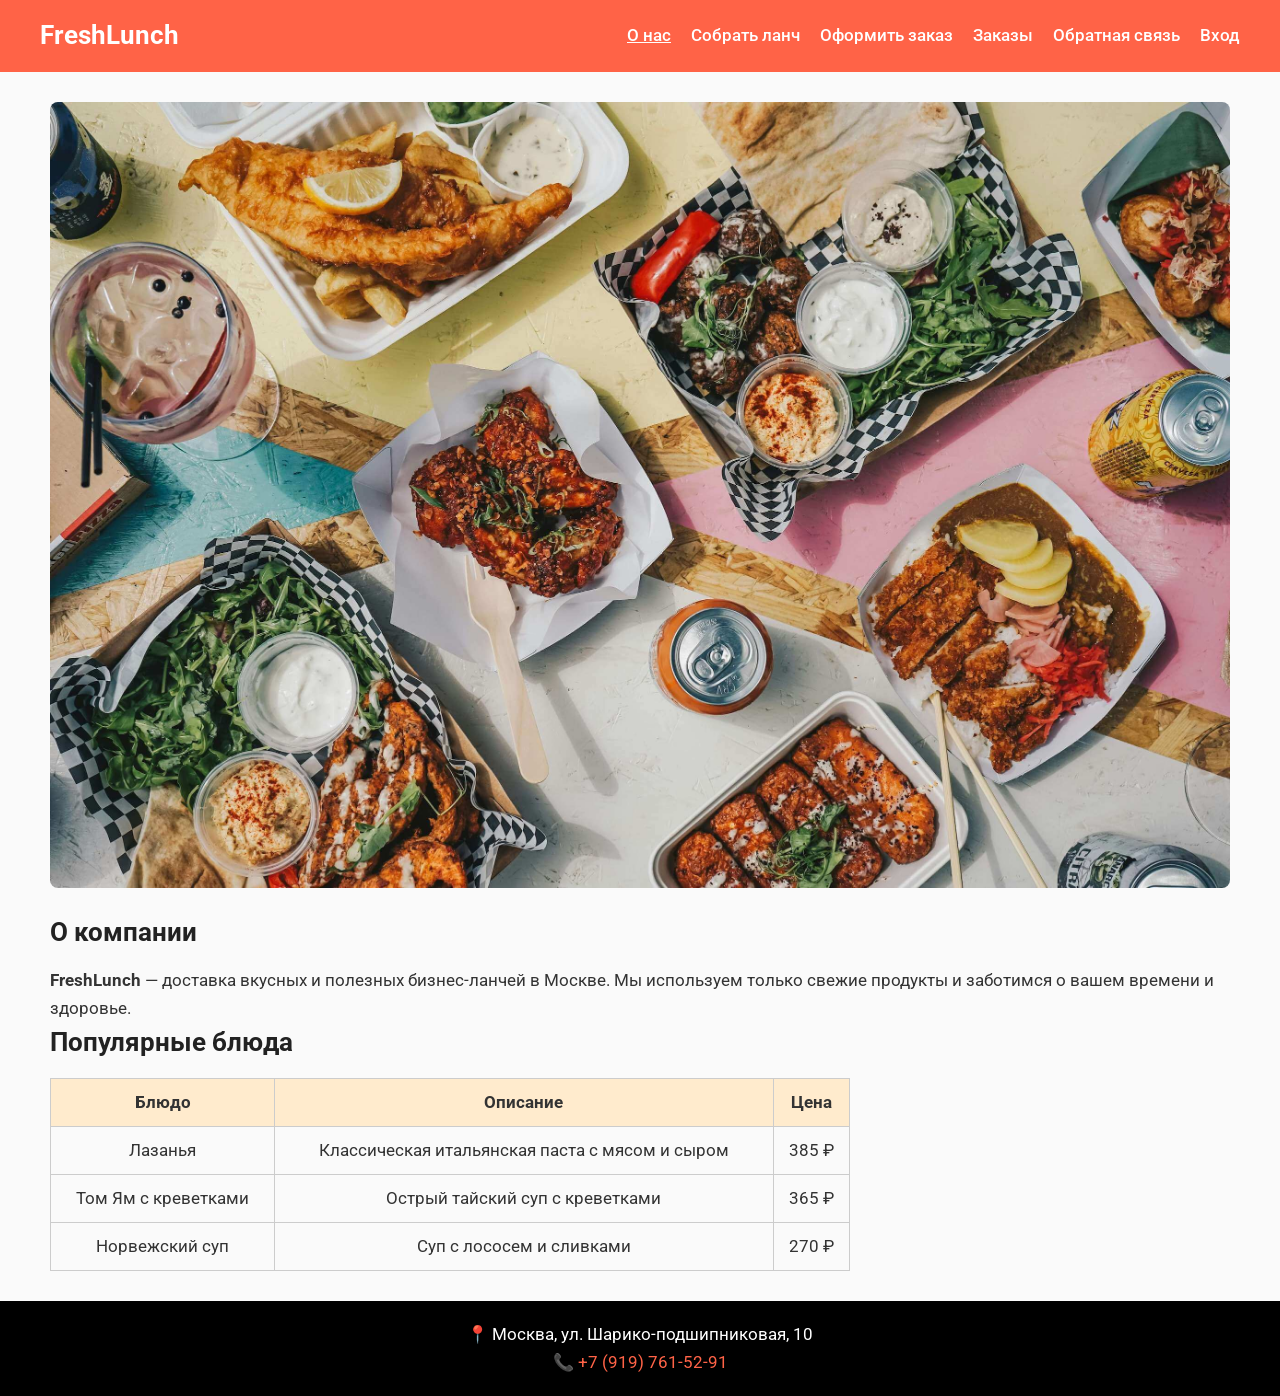
==== commit 98278bdf: "Initial lab_9 commit" ====
--- a/index.html
+++ b/index.html
@@ -17,6 +17,7 @@
       <li><a href="index.html" class="active">О нас</a></li>
       <li><a href="order.html">Собрать ланч</a></li>
       <li><a href="checkout.html">Оформить заказ</a></li>
+      <li><a href="orders.html">Заказы</a></li>
       <li><a href="feedback.html">Обратная связь</a></li>
       <li><a href="auth.html">Вход</a></li>
     </ul>
@@ -25,7 +26,7 @@
 
 <main>
   <section class="about">
-    <img src="images/lunch.jpg" alt="Бизнес-ланч">
+    <img src="img/lunch.jpg" alt="Бизнес-ланч">
     <h2>О компании</h2>
     <p><strong>FreshLunch</strong> — доставка вкусных и полезных бизнес-ланчей в Москве. 
     Мы используем только свежие продукты и заботимся о вашем времени и здоровье.</p>
@@ -35,9 +36,9 @@
     <h2>Популярные блюда</h2>
     <table>
       <tr><th>Блюдо</th><th>Описание</th><th>Цена</th></tr>
-      <tr><td>Салат "Цезарь"</td><td>Курица, сыр пармезан, сухарики</td><td>250 ₽</td></tr>
-      <tr><td>Борщ</td><td>Традиционный суп со сметаной</td><td>200 ₽</td></tr>
-      <tr><td>Котлета по-киевски</td><td>Курица с маслом и зеленью</td><td>350 ₽</td></tr>
+      <tr><td>Лазанья</td><td>Классическая итальянская паста с мясом и сыром</td><td>385 ₽</td></tr>
+      <tr><td>Том Ям с креветками</td><td>Острый тайский суп с креветками</td><td>365 ₽</td></tr>
+      <tr><td>Норвежский суп</td><td>Суп с лососем и сливками</td><td>270 ₽</td></tr>
     </table>
   </section>
 </main>
@@ -48,4 +49,4 @@
 </footer>
 
 </body>
-</html>
+</html>
--- a/style.css
+++ b/style.css
@@ -49,6 +49,10 @@
     color: #ffe082;
 }
 
+nav a.active {
+    text-decoration: underline;
+}
+
 /* ===== Основной контент ===== */
 main {
     padding: 30px 50px;
@@ -165,7 +169,7 @@
 
 /* ===== Страница входа ===== */
 .auth-section {
-    background: url("images/lunch.jpg") no-repeat center center/cover;
+    background: url("img/lunch.jpg") no-repeat center center/cover;
     min-height: 100vh;
     display: flex;
     flex-direction: column;
@@ -246,3 +250,15 @@
 .radio-group input[type="radio"]:checked::before {
   transform: scale(1);
 }
+
+.checkbox-line {
+  display: flex;
+  align-items: center;
+  gap: 8px;
+}
+
+.checkbox-line input[type="checkbox"] {
+  width: auto;
+  margin: 0;
+}
+
--- a/print.css
+++ b/print.css
@@ -19,4 +19,5 @@
   margin-top: 20px;
   padding-top: 10px;
   color: black;
-}+}
+
